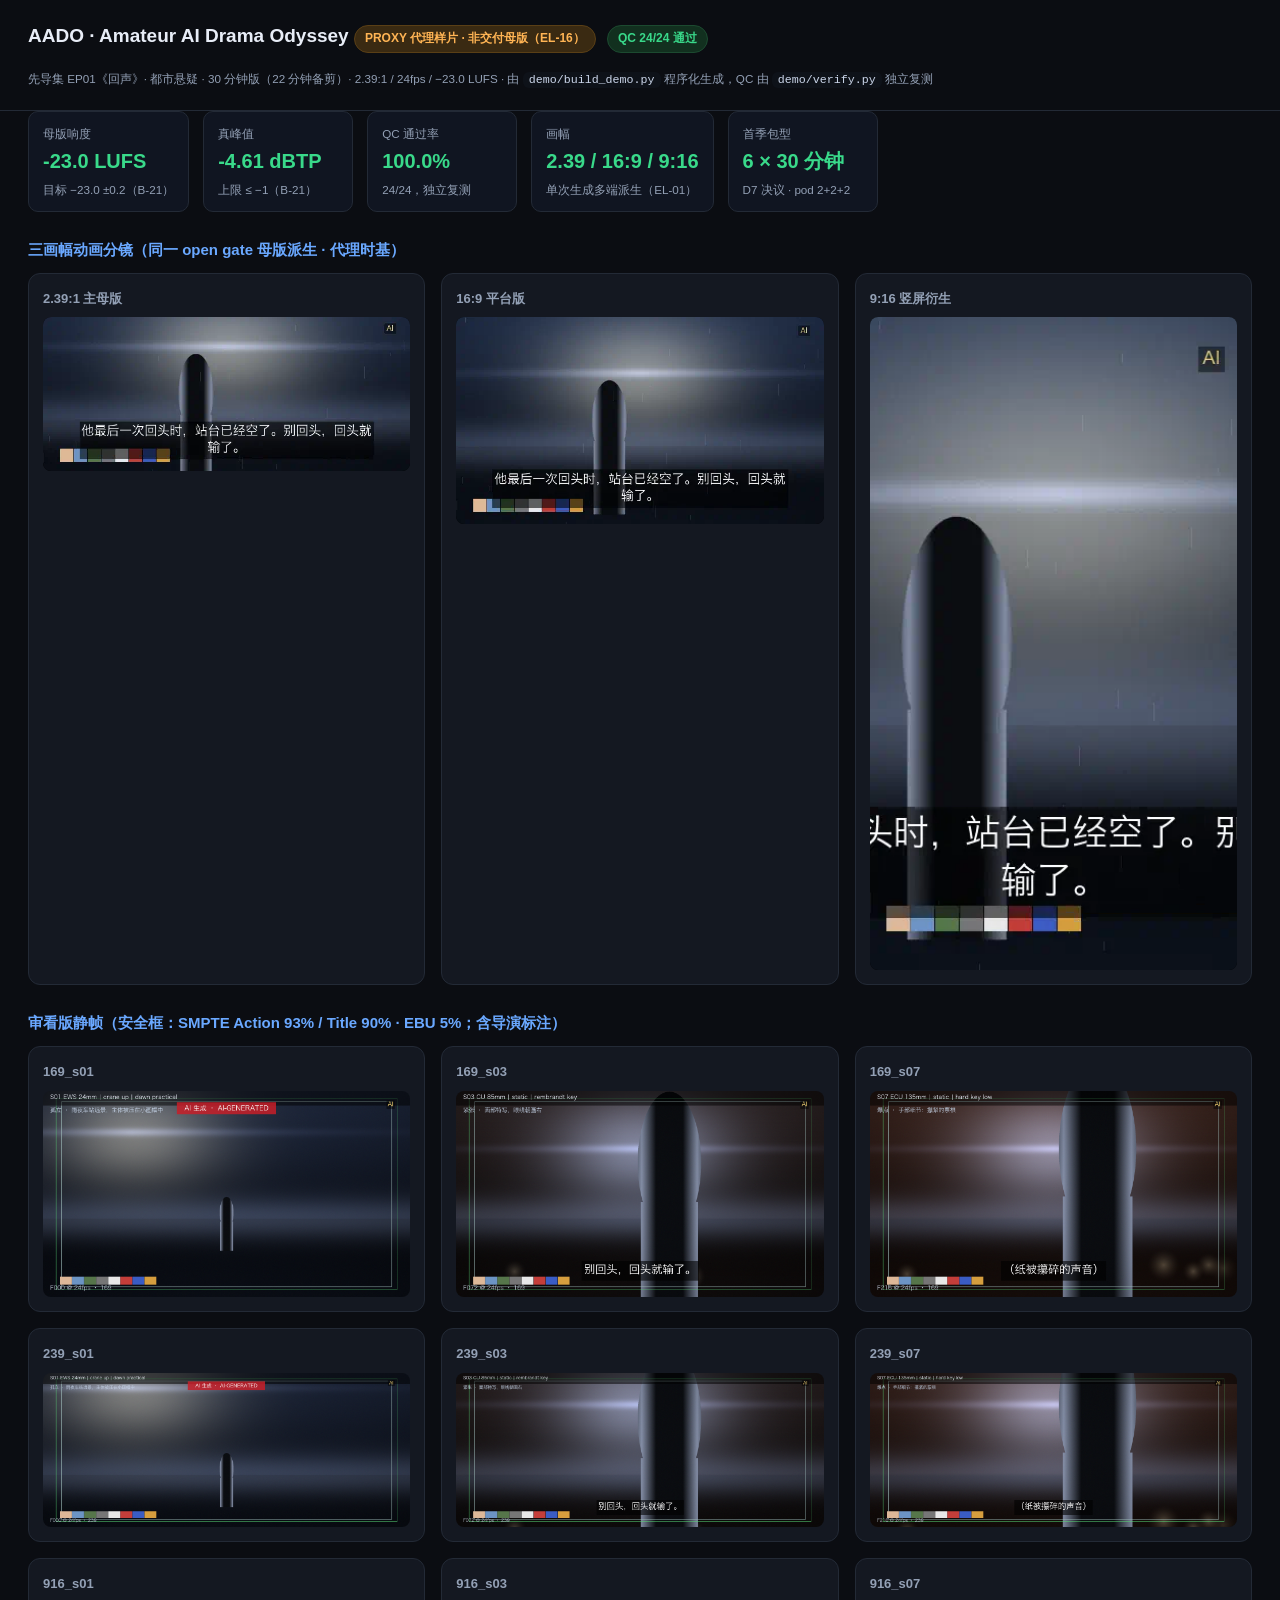
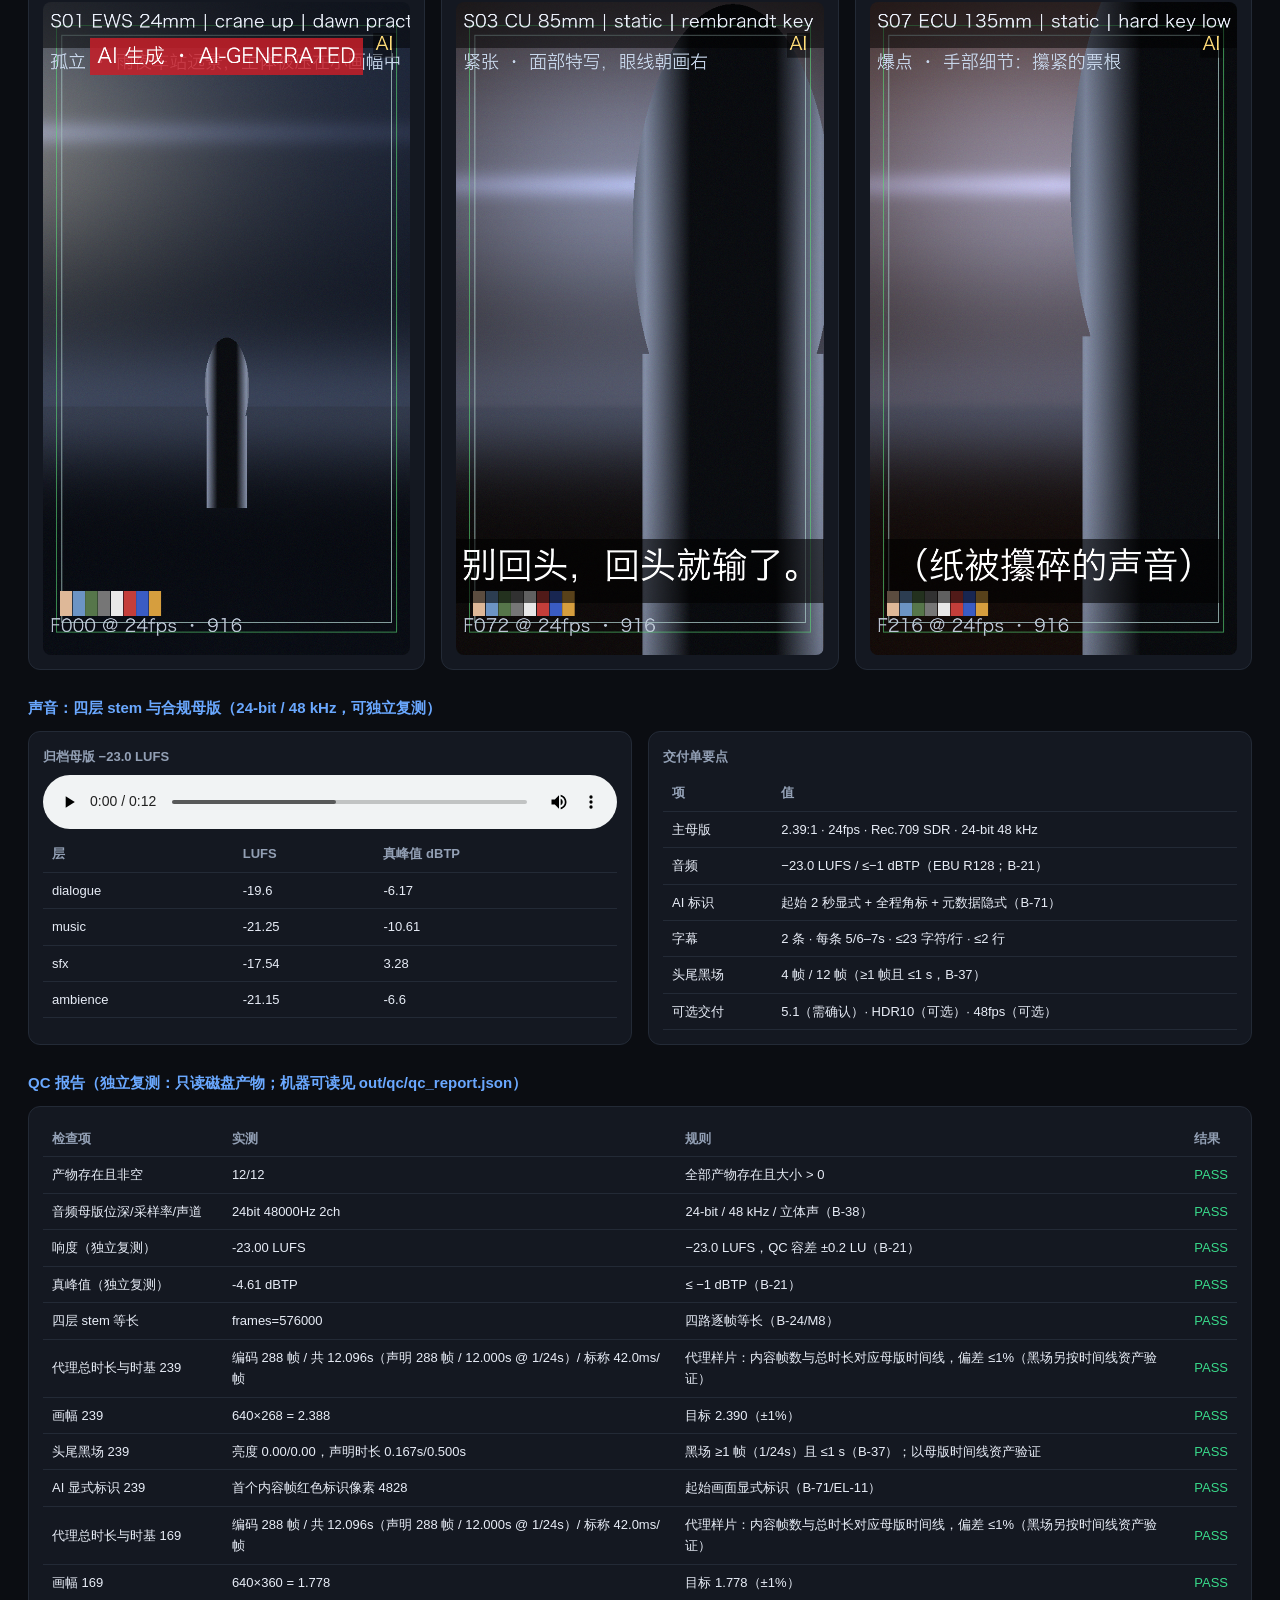
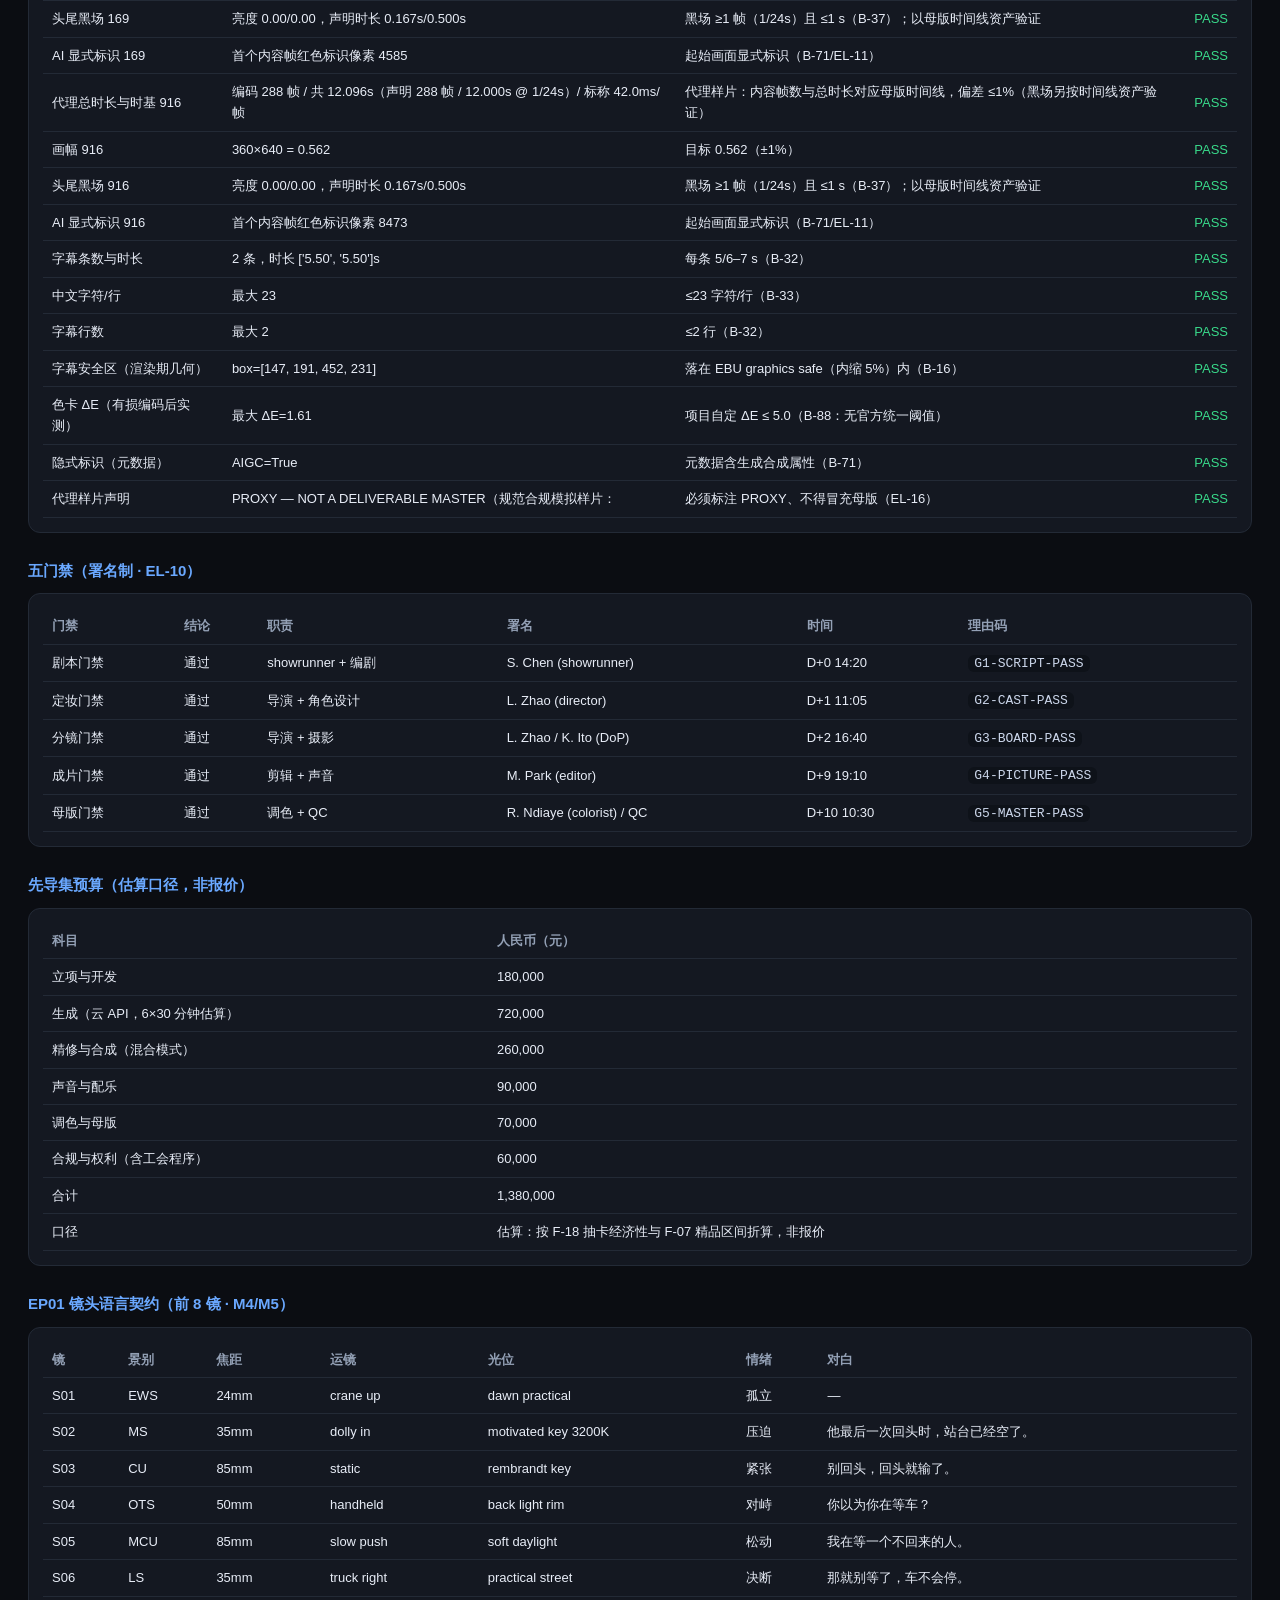
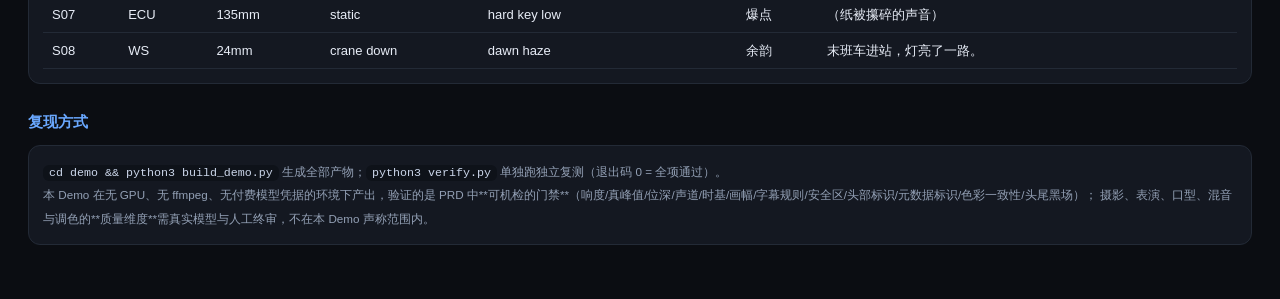
==== demo/demo.html @ c09d47bb "first commit" ====
<!DOCTYPE html><html lang="zh-CN"><head><meta charset="utf-8">
<title>Amateur AI Drama Odyssey · 先导集规范 Demo</title>
<style>
:root{--bg:#0b0d12;--panel:#141821;--line:#232a36;--fg:#e8edf7;--dim:#93a0b5;--ok:#39d98a;--bad:#ff6b6b;--accent:#6aa8ff;--warn:#ffb454}
*{box-sizing:border-box}body{margin:0;background:var(--bg);color:var(--fg);font:14px/1.65 -apple-system,"PingFang SC",Segoe UI,Roboto,sans-serif}
header{padding:20px 28px;border-bottom:1px solid var(--line);display:flex;gap:14px;justify-content:space-between;align-items:baseline;flex-wrap:wrap}
h1{margin:0;font-size:19px}h2{font-size:15px;margin:26px 0 10px;color:var(--accent)}
.wrap{padding:0 28px 60px;max-width:1320px}small{color:var(--dim)}
.grid{display:grid;grid-template-columns:repeat(auto-fit,minmax(300px,1fr));gap:16px}
.card{background:var(--panel);border:1px solid var(--line);border-radius:12px;padding:14px}
.card h3{margin:0 0 8px;font-size:13px;color:var(--dim)}
img{width:100%;border-radius:8px;background:#000;display:block}
table{width:100%;border-collapse:collapse;font-size:13px}th,td{text-align:left;padding:7px 9px;border-bottom:1px solid var(--line)}
th{color:var(--dim);font-weight:600}tr.ok td:last-child{color:var(--ok)}tr.bad td:last-child{color:var(--bad)}
.badge{display:inline-block;padding:3px 10px;border-radius:999px;font-size:12px;margin-right:6px;border:1px solid var(--line)}
.badge.proxy{background:#3a2a12;color:var(--warn);border-color:#5a3f16}
.badge.pass{background:#12301f;color:var(--ok);border-color:#1c4a30}
.badge.fail{background:#3a1414;color:var(--bad);border-color:#5a1f1f}
.kpi{display:flex;gap:14px;flex-wrap:wrap}.kpi div{background:#101521;border:1px solid var(--line);border-radius:10px;padding:10px 14px;min-width:150px}
.kpi b{display:block;font-size:20px;color:var(--ok)}
code{background:#0e1219;padding:1px 6px;border-radius:6px;color:#cbd6ea}
audio{width:100%}
</style></head><body>
<header>
  <h1>AADO · Amateur AI Drama Odyssey <span class="badge proxy">PROXY 代理样片 · 非交付母版（EL-16）</span>
  <span class="badge pass">QC 24/24 通过</span></h1>
  <div><small>先导集 EP01《回声》· 都市悬疑 · 30 分钟版（22 分钟备剪）· 2.39:1 / 24fps / −23.0 LUFS · 由 <code>demo/build_demo.py</code> 程序化生成，QC 由 <code>demo/verify.py</code> 独立复测</small></div>
</header>
<div class="wrap">
<div class="kpi">
  <div><small>母版响度</small><b>-23.0 LUFS</b><small>目标 −23.0 ±0.2（B-21）</small></div>
  <div><small>真峰值</small><b>-4.61 dBTP</b><small>上限 ≤ −1（B-21）</small></div>
  <div><small>QC 通过率</small><b>100.0%</b><small>24/24，独立复测</small></div>
  <div><small>画幅</small><b>2.39 / 16:9 / 9:16</b><small>单次生成多端派生（EL-01）</small></div>
  <div><small>首季包型</small><b>6 × 30 分钟</b><small>D7 决议 · pod 2+2+2</small></div>
</div>

<h2>三画幅动画分镜（同一 open gate 母版派生 · 代理时基）</h2>
<div class="grid">
  <div class="card"><h3>2.39:1 主母版</h3><img src="out/animatic_239.webp" alt="2.39 动画分镜"></div>
  <div class="card"><h3>16:9 平台版</h3><img src="out/animatic_169.webp" alt="16:9 动画分镜"></div>
  <div class="card"><h3>9:16 竖屏衍生</h3><img src="out/animatic_916.webp" alt="9:16 动画分镜"></div>
</div>

<h2>审看版静帧（安全框：SMPTE Action 93% / Title 90% · EBU 5%；含导演标注）</h2>
<div class="grid"><div class="card"><h3>169_s01</h3><img src="out/review/review_169_s01.png" alt="review_169_s01.png"></div>
<div class="card"><h3>169_s03</h3><img src="out/review/review_169_s03.png" alt="review_169_s03.png"></div>
<div class="card"><h3>169_s07</h3><img src="out/review/review_169_s07.png" alt="review_169_s07.png"></div>
<div class="card"><h3>239_s01</h3><img src="out/review/review_239_s01.png" alt="review_239_s01.png"></div>
<div class="card"><h3>239_s03</h3><img src="out/review/review_239_s03.png" alt="review_239_s03.png"></div>
<div class="card"><h3>239_s07</h3><img src="out/review/review_239_s07.png" alt="review_239_s07.png"></div>
<div class="card"><h3>916_s01</h3><img src="out/review/review_916_s01.png" alt="review_916_s01.png"></div>
<div class="card"><h3>916_s03</h3><img src="out/review/review_916_s03.png" alt="review_916_s03.png"></div>
<div class="card"><h3>916_s07</h3><img src="out/review/review_916_s07.png" alt="review_916_s07.png"></div></div>

<h2>声音：四层 stem 与合规母版（24-bit / 48 kHz，可独立复测）</h2>
<div class="grid">
  <div class="card"><h3>归档母版 −23.0 LUFS</h3><audio controls src="out/audio/master_23LUFS.wav"></audio>
    <table><tr><th>层</th><th>LUFS</th><th>真峰值 dBTP</th></tr><tr><td>dialogue</td><td>-19.6</td><td>-6.17</td></tr>
<tr><td>music</td><td>-21.25</td><td>-10.61</td></tr>
<tr><td>sfx</td><td>-17.54</td><td>3.28</td></tr>
<tr><td>ambience</td><td>-21.15</td><td>-6.6</td></tr></table></div>
  <div class="card"><h3>交付单要点</h3><table>
    <tr><th>项</th><th>值</th></tr>
    <tr><td>主母版</td><td>2.39:1 · 24fps · Rec.709 SDR · 24-bit 48 kHz</td></tr>
    <tr><td>音频</td><td>−23.0 LUFS / ≤−1 dBTP（EBU R128；B-21）</td></tr>
    <tr><td>AI 标识</td><td>起始 2 秒显式 + 全程角标 + 元数据隐式（B-71）</td></tr>
    <tr><td>字幕</td><td>2 条 · 每条 5/6–7s · ≤23 字符/行 · ≤2 行</td></tr>
    <tr><td>头尾黑场</td><td>4 帧 / 12 帧（≥1 帧且 ≤1 s，B-37）</td></tr>
    <tr><td>可选交付</td><td>5.1（需确认）· HDR10（可选）· 48fps（可选）</td></tr>
  </table></div>
</div>

<h2>QC 报告（独立复测：只读磁盘产物；机器可读见 out/qc/qc_report.json）</h2>
<div class="card"><table><tr><th>检查项</th><th>实测</th><th>规则</th><th>结果</th></tr><tr class="ok"><td>产物存在且非空</td><td>12/12</td><td>全部产物存在且大小 > 0</td><td>PASS</td></tr>
<tr class="ok"><td>音频母版位深/采样率/声道</td><td>24bit 48000Hz 2ch</td><td>24-bit / 48 kHz / 立体声（B-38）</td><td>PASS</td></tr>
<tr class="ok"><td>响度（独立复测）</td><td>-23.00 LUFS</td><td>−23.0 LUFS，QC 容差 ±0.2 LU（B-21）</td><td>PASS</td></tr>
<tr class="ok"><td>真峰值（独立复测）</td><td>-4.61 dBTP</td><td>≤ −1 dBTP（B-21）</td><td>PASS</td></tr>
<tr class="ok"><td>四层 stem 等长</td><td>frames=576000</td><td>四路逐帧等长（B-24/M8）</td><td>PASS</td></tr>
<tr class="ok"><td>代理总时长与时基 239</td><td>编码 288 帧 / 共 12.096s（声明 288 帧 / 12.000s @ 1/24s）/ 标称 42.0ms/帧</td><td>代理样片：内容帧数与总时长对应母版时间线，偏差 ≤1%（黑场另按时间线资产验证）</td><td>PASS</td></tr>
<tr class="ok"><td>画幅 239</td><td>640×268 = 2.388</td><td>目标 2.390（±1%）</td><td>PASS</td></tr>
<tr class="ok"><td>头尾黑场 239</td><td>亮度 0.00/0.00，声明时长 0.167s/0.500s</td><td>黑场 ≥1 帧（1/24s）且 ≤1 s（B-37）；以母版时间线资产验证</td><td>PASS</td></tr>
<tr class="ok"><td>AI 显式标识 239</td><td>首个内容帧红色标识像素 4828</td><td>起始画面显式标识（B-71/EL-11）</td><td>PASS</td></tr>
<tr class="ok"><td>代理总时长与时基 169</td><td>编码 288 帧 / 共 12.096s（声明 288 帧 / 12.000s @ 1/24s）/ 标称 42.0ms/帧</td><td>代理样片：内容帧数与总时长对应母版时间线，偏差 ≤1%（黑场另按时间线资产验证）</td><td>PASS</td></tr>
<tr class="ok"><td>画幅 169</td><td>640×360 = 1.778</td><td>目标 1.778（±1%）</td><td>PASS</td></tr>
<tr class="ok"><td>头尾黑场 169</td><td>亮度 0.00/0.00，声明时长 0.167s/0.500s</td><td>黑场 ≥1 帧（1/24s）且 ≤1 s（B-37）；以母版时间线资产验证</td><td>PASS</td></tr>
<tr class="ok"><td>AI 显式标识 169</td><td>首个内容帧红色标识像素 4585</td><td>起始画面显式标识（B-71/EL-11）</td><td>PASS</td></tr>
<tr class="ok"><td>代理总时长与时基 916</td><td>编码 288 帧 / 共 12.096s（声明 288 帧 / 12.000s @ 1/24s）/ 标称 42.0ms/帧</td><td>代理样片：内容帧数与总时长对应母版时间线，偏差 ≤1%（黑场另按时间线资产验证）</td><td>PASS</td></tr>
<tr class="ok"><td>画幅 916</td><td>360×640 = 0.562</td><td>目标 0.562（±1%）</td><td>PASS</td></tr>
<tr class="ok"><td>头尾黑场 916</td><td>亮度 0.00/0.00，声明时长 0.167s/0.500s</td><td>黑场 ≥1 帧（1/24s）且 ≤1 s（B-37）；以母版时间线资产验证</td><td>PASS</td></tr>
<tr class="ok"><td>AI 显式标识 916</td><td>首个内容帧红色标识像素 8473</td><td>起始画面显式标识（B-71/EL-11）</td><td>PASS</td></tr>
<tr class="ok"><td>字幕条数与时长</td><td>2 条，时长 ['5.50', '5.50']s</td><td>每条 5/6–7 s（B-32）</td><td>PASS</td></tr>
<tr class="ok"><td>中文字符/行</td><td>最大 23</td><td>≤23 字符/行（B-33）</td><td>PASS</td></tr>
<tr class="ok"><td>字幕行数</td><td>最大 2</td><td>≤2 行（B-32）</td><td>PASS</td></tr>
<tr class="ok"><td>字幕安全区（渲染期几何）</td><td>box=[147, 191, 452, 231]</td><td>落在 EBU graphics safe（内缩 5%）内（B-16）</td><td>PASS</td></tr>
<tr class="ok"><td>色卡 ΔE（有损编码后实测）</td><td>最大 ΔE=1.61</td><td>项目自定 ΔE ≤ 5.0（B-88：无官方统一阈值）</td><td>PASS</td></tr>
<tr class="ok"><td>隐式标识（元数据）</td><td>AIGC=True</td><td>元数据含生成合成属性（B-71）</td><td>PASS</td></tr>
<tr class="ok"><td>代理样片声明</td><td>PROXY — NOT A DELIVERABLE MASTER（规范合规模拟样片：</td><td>必须标注 PROXY、不得冒充母版（EL-16）</td><td>PASS</td></tr></table></div>

<h2>五门禁（署名制 · EL-10）</h2>
<div class="card"><table><tr><th>门禁</th><th>结论</th><th>职责</th><th>署名</th><th>时间</th><th>理由码</th></tr><tr><td>剧本门禁</td><td class="ok">通过</td><td>showrunner + 编剧</td><td>S. Chen (showrunner)</td><td>D+0 14:20</td><td><code>G1-SCRIPT-PASS</code></td></tr>
<tr><td>定妆门禁</td><td class="ok">通过</td><td>导演 + 角色设计</td><td>L. Zhao (director)</td><td>D+1 11:05</td><td><code>G2-CAST-PASS</code></td></tr>
<tr><td>分镜门禁</td><td class="ok">通过</td><td>导演 + 摄影</td><td>L. Zhao / K. Ito (DoP)</td><td>D+2 16:40</td><td><code>G3-BOARD-PASS</code></td></tr>
<tr><td>成片门禁</td><td class="ok">通过</td><td>剪辑 + 声音</td><td>M. Park (editor)</td><td>D+9 19:10</td><td><code>G4-PICTURE-PASS</code></td></tr>
<tr><td>母版门禁</td><td class="ok">通过</td><td>调色 + QC</td><td>R. Ndiaye (colorist) / QC</td><td>D+10 10:30</td><td><code>G5-MASTER-PASS</code></td></tr></table></div>

<h2>先导集预算（估算口径，非报价）</h2>
<div class="card"><table><tr><th>科目</th><th>人民币（元）</th></tr><tr><td>立项与开发</td><td>180,000</td></tr>
<tr><td>生成（云 API，6×30 分钟估算）</td><td>720,000</td></tr>
<tr><td>精修与合成（混合模式）</td><td>260,000</td></tr>
<tr><td>声音与配乐</td><td>90,000</td></tr>
<tr><td>调色与母版</td><td>70,000</td></tr>
<tr><td>合规与权利（含工会程序）</td><td>60,000</td></tr>
<tr><td>合计</td><td>1,380,000</td></tr>
<tr><td>口径</td><td>估算：按 F-18 抽卡经济性与 F-07 精品区间折算，非报价</td></tr></table></div>

<h2>EP01 镜头语言契约（前 8 镜 · M4/M5）</h2>
<div class="card"><table><tr><th>镜</th><th>景别</th><th>焦距</th><th>运镜</th><th>光位</th><th>情绪</th><th>对白</th></tr><tr><td>S01</td><td>EWS</td><td>24mm</td><td>crane up</td><td>dawn practical</td><td>孤立</td><td>—</td></tr>
<tr><td>S02</td><td>MS</td><td>35mm</td><td>dolly in</td><td>motivated key 3200K</td><td>压迫</td><td>他最后一次回头时，站台已经空了。</td></tr>
<tr><td>S03</td><td>CU</td><td>85mm</td><td>static</td><td>rembrandt key</td><td>紧张</td><td>别回头，回头就输了。</td></tr>
<tr><td>S04</td><td>OTS</td><td>50mm</td><td>handheld</td><td>back light rim</td><td>对峙</td><td>你以为你在等车？</td></tr>
<tr><td>S05</td><td>MCU</td><td>85mm</td><td>slow push</td><td>soft daylight</td><td>松动</td><td>我在等一个不回来的人。</td></tr>
<tr><td>S06</td><td>LS</td><td>35mm</td><td>truck right</td><td>practical street</td><td>决断</td><td>那就别等了，车不会停。</td></tr>
<tr><td>S07</td><td>ECU</td><td>135mm</td><td>static</td><td>hard key low</td><td>爆点</td><td>（纸被攥碎的声音）</td></tr>
<tr><td>S08</td><td>WS</td><td>24mm</td><td>crane down</td><td>dawn haze</td><td>余韵</td><td>末班车进站，灯亮了一路。</td></tr></table></div>

<h2>复现方式</h2>
<div class="card"><small>
<code>cd demo &amp;&amp; python3 build_demo.py</code> 生成全部产物；<code>python3 verify.py</code> 单独跑独立复测（退出码 0 = 全项通过）。<br>
本 Demo 在无 GPU、无 ffmpeg、无付费模型凭据的环境下产出，验证的是 PRD 中**可机检的门禁**（响度/真峰值/位深/声道/时基/画幅/字幕规则/安全区/头部标识/元数据标识/色彩一致性/头尾黑场）；
摄影、表演、口型、混音与调色的**质量维度**需真实模型与人工终审，不在本 Demo 声称范围内。
</small></div>
</div></body></html>
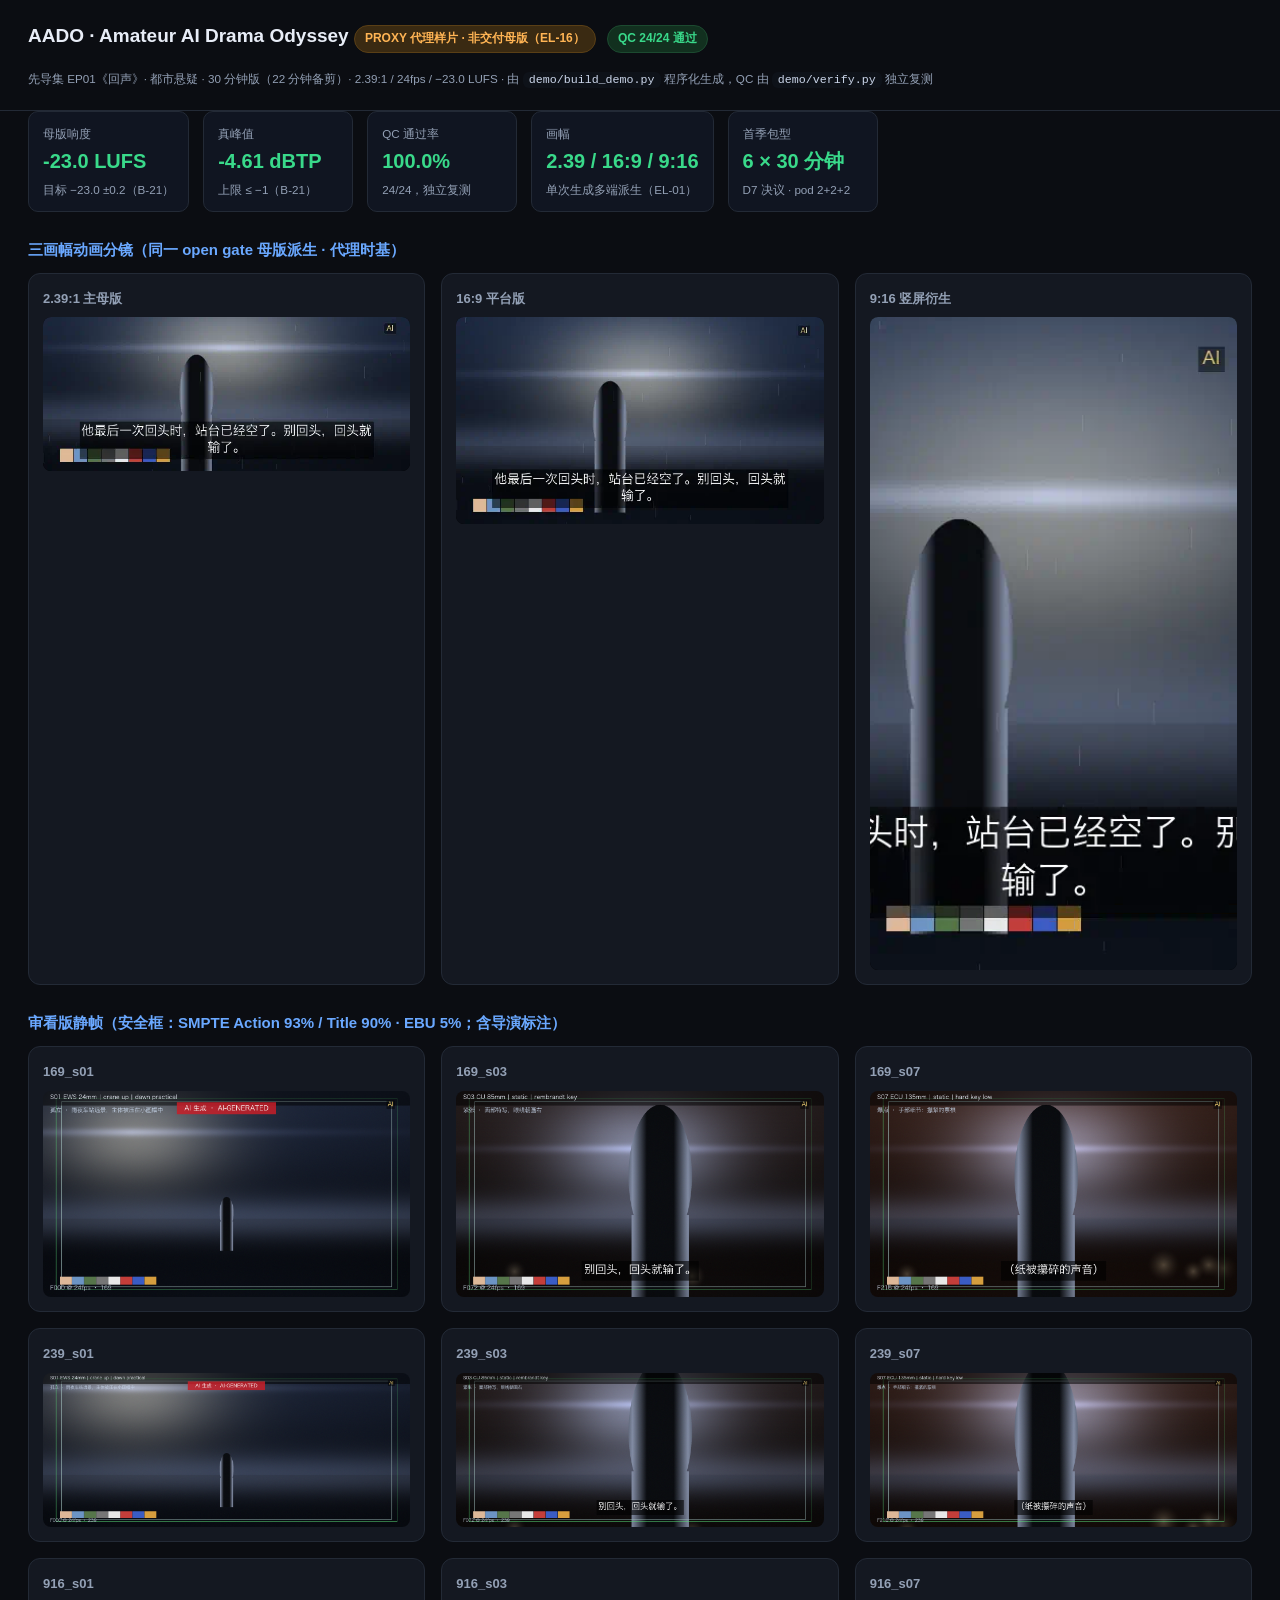
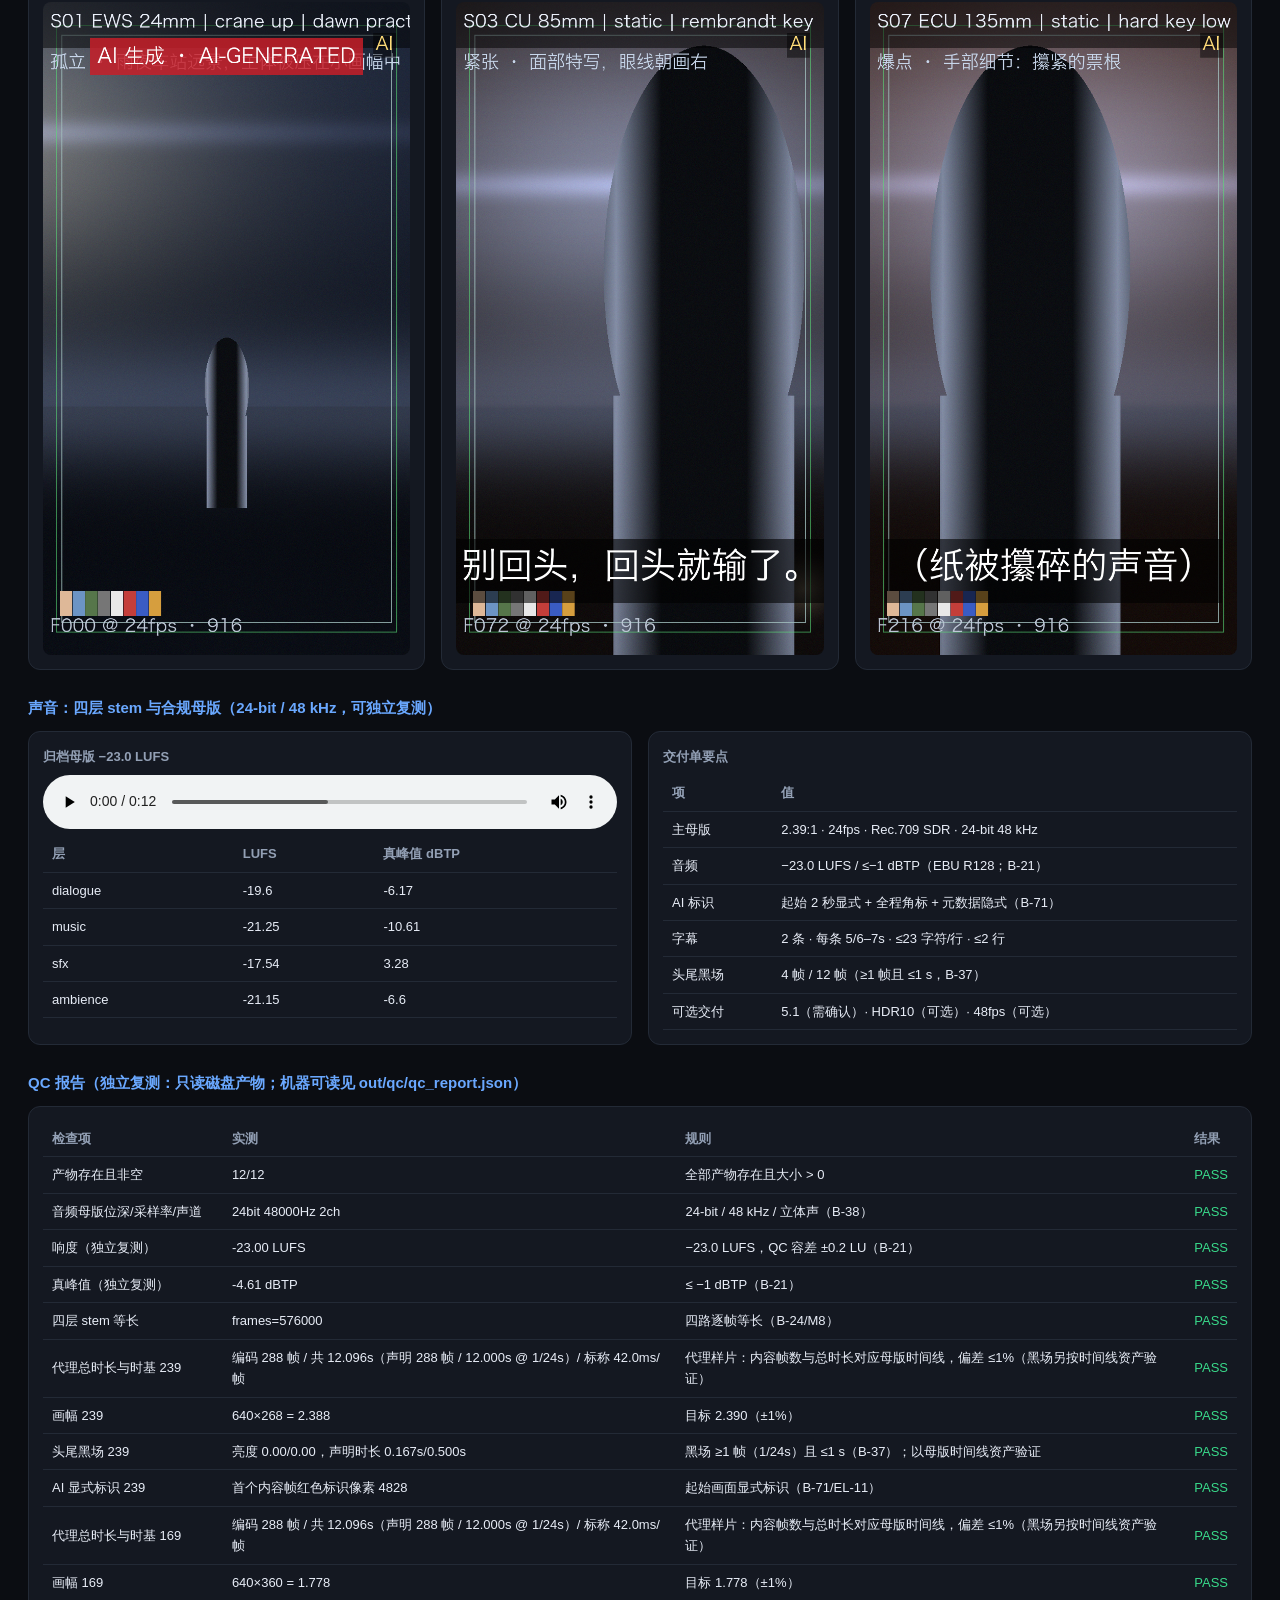
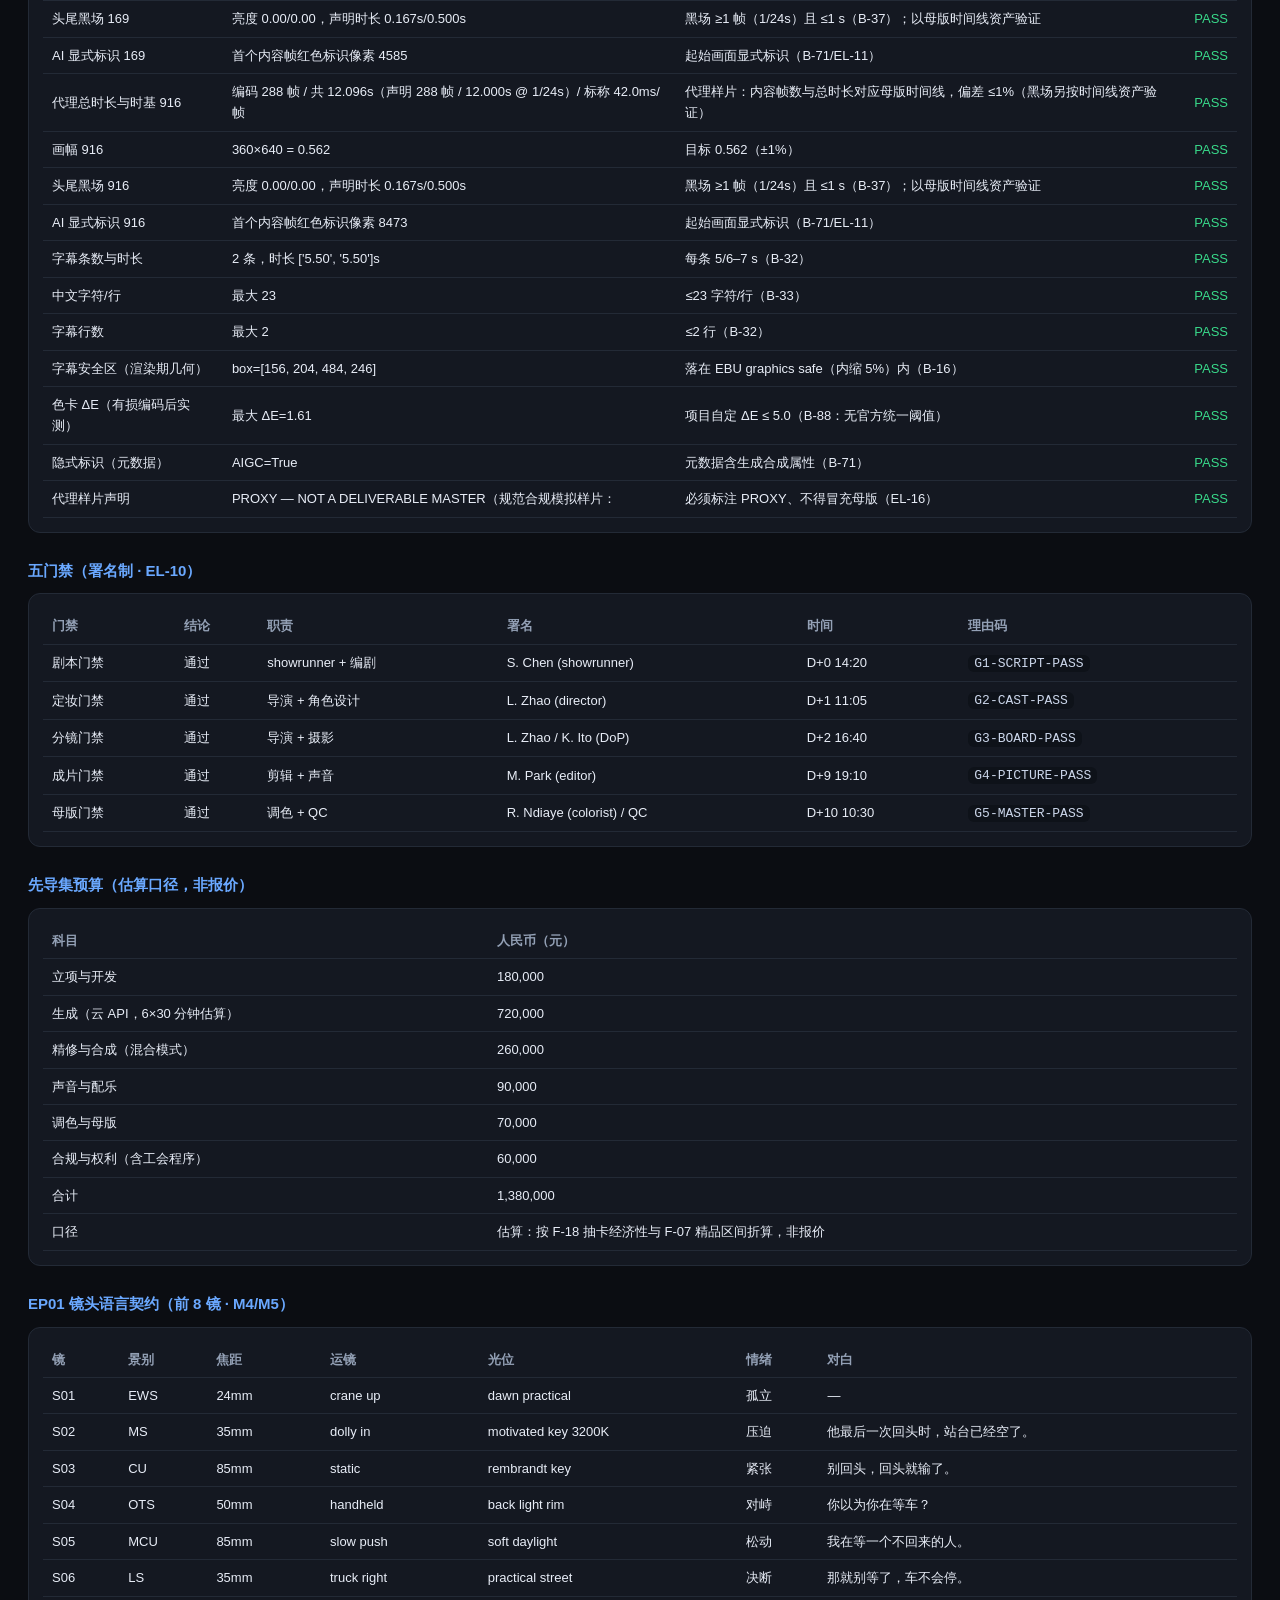
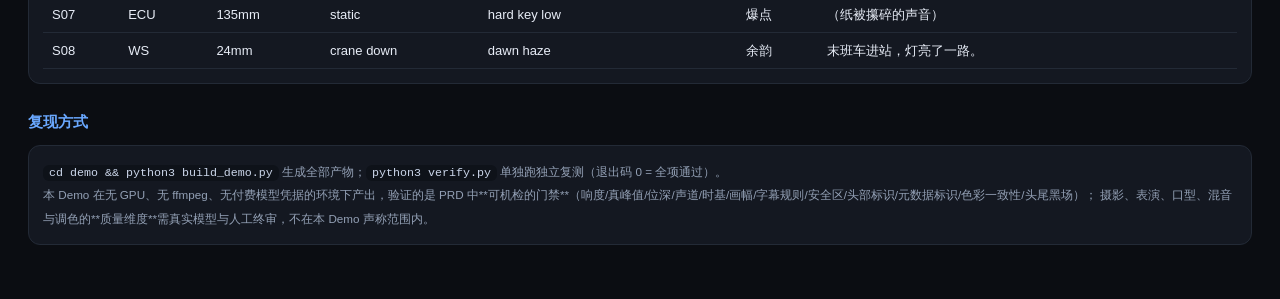
==== commit 3185b910: "chore: 完成可开发交接包与文档结构优化 - 裁决冻结 PRD 冲突 C-01~C-04/C-06~C-09（5 人选举 + 台账 CR-007~010） - 产出架构/数据模型/API 契约/任" ====
--- a/demo/demo.html
+++ b/demo/demo.html
@@ -92,7 +92,7 @@
 <tr class="ok"><td>字幕条数与时长</td><td>2 条，时长 ['5.50', '5.50']s</td><td>每条 5/6–7 s（B-32）</td><td>PASS</td></tr>
 <tr class="ok"><td>中文字符/行</td><td>最大 23</td><td>≤23 字符/行（B-33）</td><td>PASS</td></tr>
 <tr class="ok"><td>字幕行数</td><td>最大 2</td><td>≤2 行（B-32）</td><td>PASS</td></tr>
-<tr class="ok"><td>字幕安全区（渲染期几何）</td><td>box=[147, 191, 452, 231]</td><td>落在 EBU graphics safe（内缩 5%）内（B-16）</td><td>PASS</td></tr>
+<tr class="ok"><td>字幕安全区（渲染期几何）</td><td>box=[156, 204, 484, 246]</td><td>落在 EBU graphics safe（内缩 5%）内（B-16）</td><td>PASS</td></tr>
 <tr class="ok"><td>色卡 ΔE（有损编码后实测）</td><td>最大 ΔE=1.61</td><td>项目自定 ΔE ≤ 5.0（B-88：无官方统一阈值）</td><td>PASS</td></tr>
 <tr class="ok"><td>隐式标识（元数据）</td><td>AIGC=True</td><td>元数据含生成合成属性（B-71）</td><td>PASS</td></tr>
 <tr class="ok"><td>代理样片声明</td><td>PROXY — NOT A DELIVERABLE MASTER（规范合规模拟样片：</td><td>必须标注 PROXY、不得冒充母版（EL-16）</td><td>PASS</td></tr></table></div>
